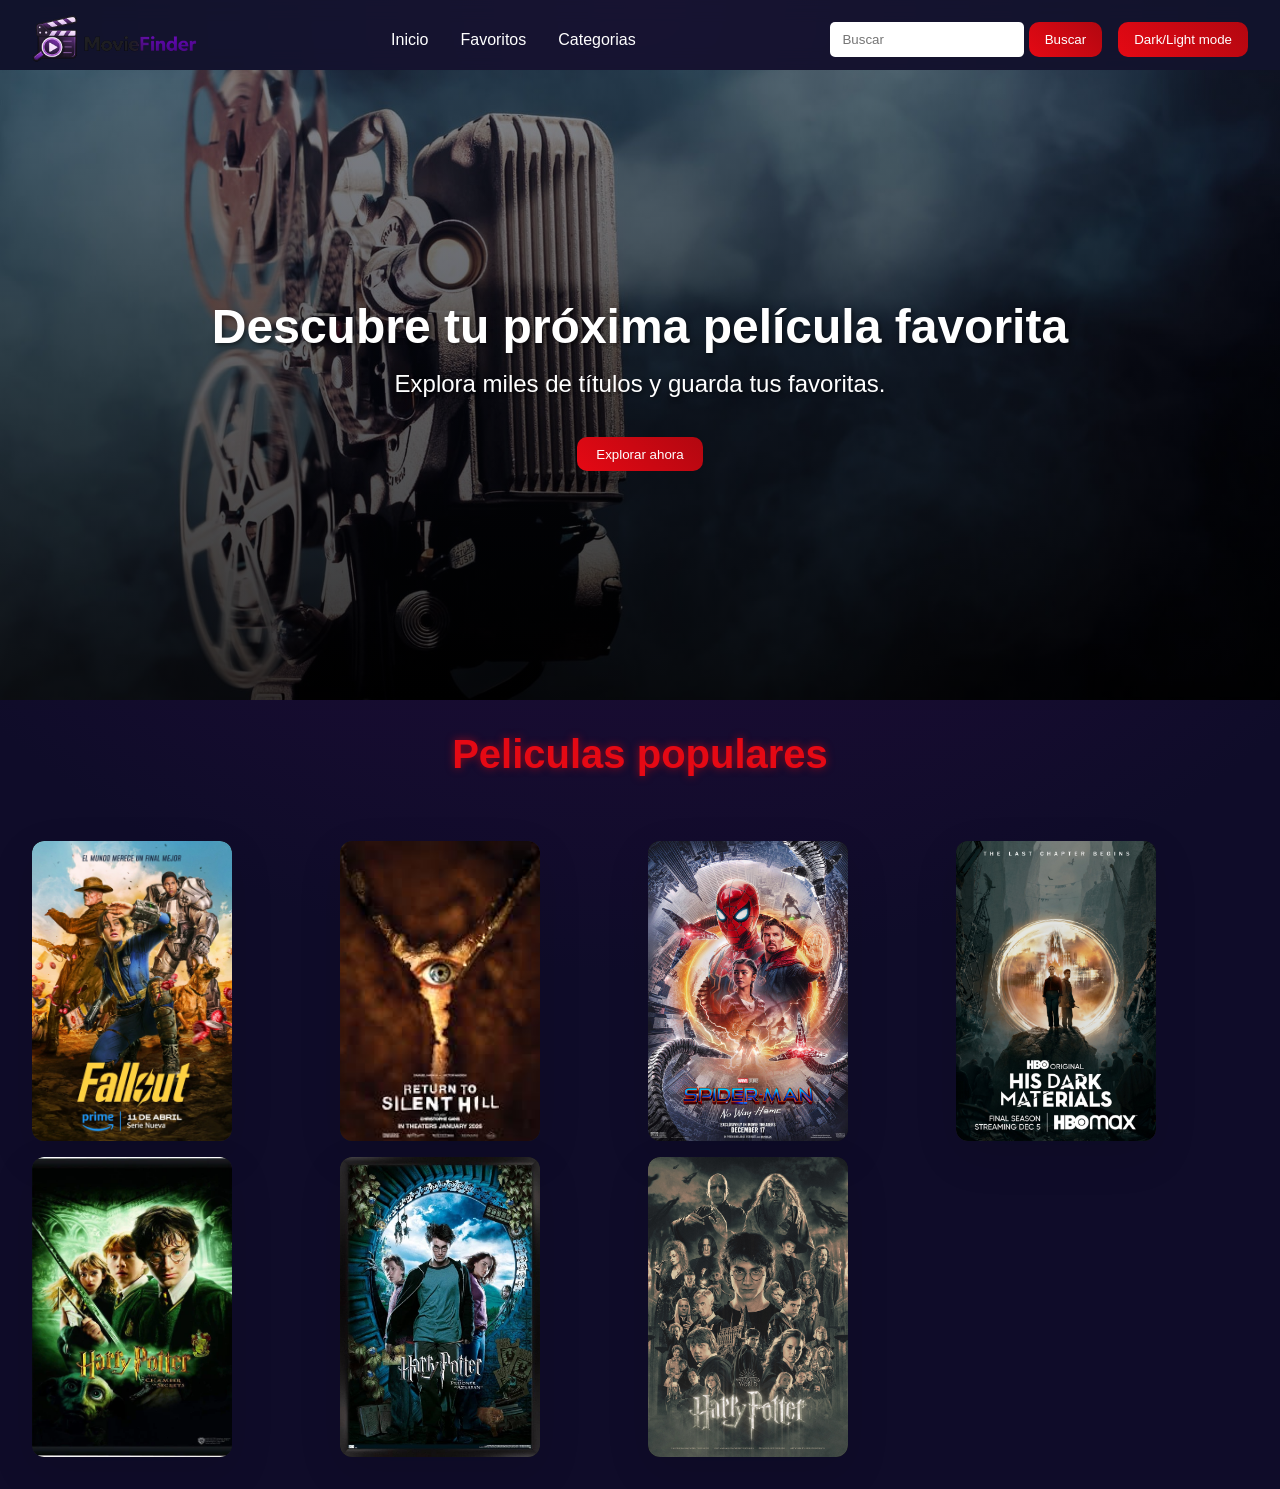
==== index.html @ 0228aa78 "first commit" ====
<!DOCTYPE html>
<html lang="en">

<head>
    <meta charset="UTF-8">
    <meta name="viewport" content="width=device-width, initial-scale=1.0">
    <link rel="stylesheet" href="./css/styles.css">
    <title>MovieFinder</title>
</head>

<body>

    <nav>
        <div class="nav-container">
            <div class="logo-container">
                <a href="index.html"><img src="./assets/logo/logoMovieFinder.png" alt="logoMovieFinder"
                        class="logo"></a>
            </div>
            <ul class="nav-links">
                <li><a href="index.html">Inicio</a></li>
                <li><a href="#">Favoritos</a></li>
                <li><a href="#">Categorias</a></li>
            </ul>

            <div class="nav-actions">
                <form><input type="search" name="" id="" placeholder="Buscar"> <button type="submit">Buscar</button>
                </form>
                <button>Dark/Light mode</button>
            </div>
        </div>
    </nav>

    <section class="hero">
        <div class="hero-overlay">
            <div class="hero-content">
                <h1>Descubre tu próxima película favorita</h1>
                <p>Explora miles de títulos y guarda tus favoritas.</p>
                <button class="hero-btn">Explorar ahora</button>
            </div>
        </div>

    </section>

    <section>
        <div class="Front-page-title">
            <h2>Peliculas populares</h2>
        </div>
        <div class="movie-grid">
            <div class="movie-card">
                <img src="./assets/posters/Fallout-poster.webp" alt="fallout">
            </div>
            <div class="movie-card"><img src="./assets/posters/shposter.jpeg" alt="return to silent hill"></div>
            <div class="movie-card"><img src="./assets/posters/spidermanmovie.jpg" alt="Spiderman No Way Home"></div>
            <div class="movie-card"><img src="./assets/posters/poster hdm" alt="His Dark Material"></div>
            <div class="movie-card"><img src="./assets/posters/hp2.webp" alt="His Dark Material"></div>
            <div class="movie-card"><img src="./assets/posters/hp3.jpg" alt="His Dark Material"></div>
            <div class="movie-card"><img src="./assets/posters/hp4.jpg" alt="His Dark Material"></div>

        </div>
    </section>


</body>

</html>
---- css/styles.css ----
* {
    margin: 0;
    padding: 0;
    box-sizing: border-box;
}

body {
background: radial-gradient(circle at top, #2d0b45, #0f0c29 60%);
    font-family: 'Segoe UI', sans-serif;}

.logo {
    height: 50px;
    width: auto;
    transition: all 0.3s ease;
}

.logo:hover {
    transform: scale(1.1);
}

nav {
    background: rgba(15, 23, 42, 0.7);
    backdrop-filter: blur(10px);
    padding: 0.5rem 2rem;
    color: white;
    padding: 0.8rem 2rem;
    height: 70px;
position: sticky;
top: 0;
z-index: 100
}

.nav-container {
    display: flex;
    justify-content: space-between;
    align-items: center;
}

.nav-links {
    list-style: none;
    display: flex;
    gap: 2rem;

}

.nav-links a {
    text-decoration: none;
    color: white;
    font-weight: 500;
    transition: 0.03s ease;
    ;
}

.nav-links a:hover {
    color: #e50914;
    text-shadow: 0 0 8px rgba(229, 9, 20, 0.6);
}

.nav-actions {
    display: flex;
    align-items: center;
    gap: 1rem;
}

.nav-actions input {
    border: none;
    border-radius: 5px;
    padding: 0.4rem 0.8rem;
    height: 35px;
}

.nav-actions button {
    background: linear-gradient(45deg, #e50914, #b20710);
    color: white;
    border: none;
    padding: 0.6rem 1.2rem;
    border-radius: 10px;
    cursor: pointer;
    transition: 0.3s ease;
    height: 35px;
    padding: 0 1rem;
}

.nav-actions button:hover {
    transform: translateY(-3px);
    box-shadow: 0 10px 25px rgba(229, 9, 20, 0.4);
}

.hero {
    position: relative;
    overflow: hidden;
    background-image: url("../assets/herowp/cinewp.jpg");
    background-size: cover;
    background-position: center;
    background-repeat: no-repeat;
    height: 70vh;
    display: flex;
    justify-content: center;
    align-items: center;
}

.hero-overlay {
    position: absolute;
    background: linear-gradient(rgba(10, 15, 30, 0.5), rgba(0, 0, 0, 0.8));
    width: 100%;
    height: 100%;
    display: flex;
    justify-content: center;
    align-items: center;
}

.hero-content {
    text-align: center;
    color: white;
    font-size: 2rem;
    text-shadow: 2px 2px 4px rgba(0, 0, 0, 0.5);
}

.hero-content h1 {
    font-size: 3rem;
    margin-bottom: 1rem;
}

.hero-content p {
    font-size: 1.5rem;
    margin-bottom: 2rem;
}

.hero-btn {
    background: linear-gradient(45deg, #e50914, #b20710);
    color: white;
    border: none;
    padding: 0.6rem 1.2rem;
    border-radius: 10px;
    cursor: pointer;
    transition: 0.3s ease;
}

.hero-btn:hover {
    transform: translateY(-3px);
    box-shadow: 0 10px 25px rgba(229, 9, 20, 0.4);
}

.movie-grid {
    display: grid;
    grid-template-columns: repeat(auto-fill, minmax(240px, 1fr));
    gap: 1rem;
    padding: 2rem;
    width: 100%;
}

.movie-card {
    position: relative;
    cursor: pointer;
    background: #1e1e1e;
    height: 300px;
    aspect-ratio: 2 / 3;
    border-radius: 12px;
    background-color: #1c1c1c;
    box-shadow: 0 15px 45px rgba(0, 0, 0, 0.1);
    overflow: hidden;
    transition: transform 0.3s ease, box-shadow 0.3s ease;
}

.movie-card:hover {
    transform: scale(1.08);
    box-shadow: 0 20px 50px rgba(0, 0, 0, 0.7);
    z-index: 10;

}

.movie-card img {
    width: 100%;
    height: 100%;
    object-fit: cover;
    border-radius: 12px;
    overflow: hidden;
}

.Front-page-title h2 {
    text-align: center;
    margin: 2rem 0;
    font-size: 2.5rem;
    color: #e50914;
    text-shadow: 0 0 8px rgba(229, 9, 20, 0.6);
}
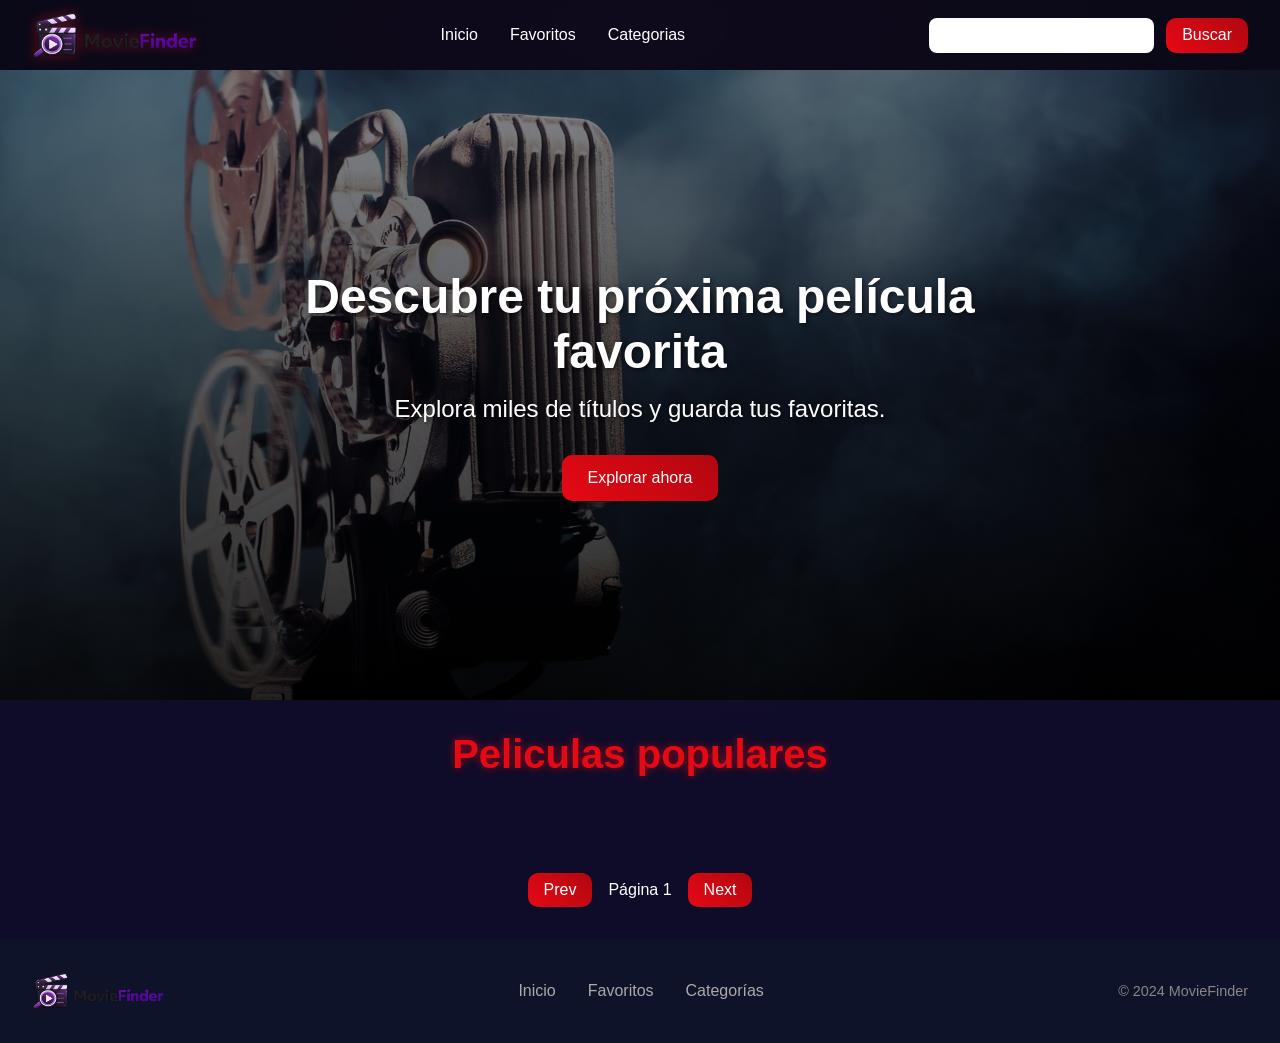
==== commit 21654d12: "Se agrego la opcion de ver la ifirmacion y el trailer al hacer hover sobre la caratula" ====
--- a/index.html
+++ b/index.html
@@ -23,42 +23,59 @@
             </ul>
 
             <div class="nav-actions">
-                <form><input type="search" name="" id="" placeholder="Buscar"> <button type="submit">Buscar</button>
+                <form id="search-form">
+                    <input type="search" id="search-input" pleaceholder="Buscar película..." aria-label="Buscar película">
+                    <button type="submit">Buscar</button>
                 </form>
-                <button>Dark/Light mode</button>
             </div>
         </div>
     </nav>
 
-    <section class="hero">
-        <div class="hero-overlay">
-            <div class="hero-content">
-                <h1>Descubre tu próxima película favorita</h1>
-                <p>Explora miles de títulos y guarda tus favoritas.</p>
-                <button class="hero-btn">Explorar ahora</button>
-            </div>
+   <section class="hero" id="hero">
+    <div class="hero-overlay">
+        <div class="hero-content">
+            <h1 id="hero-title">Descubre tu próxima película favorita</h1>
+            <p id="hero-desc">Explora miles de títulos y guarda tus favoritas.</p>
+            <button class="hero-btn">Explorar ahora</button>
         </div>
-
-    </section>
+    </div>
+</section>
 
     <section>
         <div class="Front-page-title">
             <h2>Peliculas populares</h2>
         </div>
-        <div class="movie-grid">
-            <div class="movie-card">
-                <img src="./assets/posters/Fallout-poster.webp" alt="fallout">
-            </div>
-            <div class="movie-card"><img src="./assets/posters/shposter.jpeg" alt="return to silent hill"></div>
-            <div class="movie-card"><img src="./assets/posters/spidermanmovie.jpg" alt="Spiderman No Way Home"></div>
-            <div class="movie-card"><img src="./assets/posters/poster hdm" alt="His Dark Material"></div>
-            <div class="movie-card"><img src="./assets/posters/hp2.webp" alt="His Dark Material"></div>
-            <div class="movie-card"><img src="./assets/posters/hp3.jpg" alt="His Dark Material"></div>
-            <div class="movie-card"><img src="./assets/posters/hp4.jpg" alt="His Dark Material"></div>
-
-        </div>
+        <div class="movie-grid" id="movie-grid"></div>
+        <div class="pagination">
+  <button id="prev">Prev</button>
+  <span id="page"></span>
+  <button id="next">Next</button>
+</div>
     </section>
 
+
+   <footer>
+  <div class="footer-container">
+
+    <div class="footer-left">
+      <img src="./assets/logo/logoMovieFinder.png" alt="logo" class="footer-logo">
+   
+    </div>
+
+    <div class="footer-links">
+      <a href="#">Inicio</a>
+      <a href="#">Favoritos</a>
+      <a href="#">Categorías</a>
+    </div>
+
+    <div class="footer-right">
+      <p>&copy; 2024 MovieFinder</p>
+    </div>
+
+  </div>
+</footer>
+
+<script src="./js/app.js"></script>
 
 </body>
 
--- a/css/styles.css
+++ b/css/styles.css
@@ -1,3 +1,26 @@
+:root {
+    --bg-start: #2d0b45;
+    --bg-end: #0f0c29;
+    --surface: rgba(10, 10, 20, 0.85);
+    --surface-soft: rgba(15, 23, 42, 0.7);
+    --card-bg: #1c1c1c;
+    --panel-bg: #111111;
+    --text: #ffffff;
+    --text-muted: #aaaaaa;
+    --text-subtle: #888888;
+    --accent: #e50914;
+    --accent-dark: #b20710;
+    --success: #4caf50;
+    --warning: #ff9800;
+    --danger: #f44336;
+    --shadow-soft: 0 15px 45px rgba(0, 0, 0, 0.2);
+    --shadow-strong: 0 20px 50px rgba(0, 0, 0, 0.7);
+    --radius-sm: 8px;
+    --radius-md: 10px;
+    --radius-lg: 12px;
+    --container-width: 1400px;
+}
+
 * {
     margin: 0;
     padding: 0;
@@ -5,182 +28,395 @@
 }
 
 body {
-background: radial-gradient(circle at top, #2d0b45, #0f0c29 60%);
-    font-family: 'Segoe UI', sans-serif;}
+    min-height: 100vh;
+    background: radial-gradient(circle at top, var(--bg-start), var(--bg-end) 60%);
+    color: var(--text);
+    font-family: "Segoe UI", sans-serif;
+}
+
+img {
+    display: block;
+    max-width: 100%;
+}
+
+button,
+input {
+    font: inherit;
+}
+
+a {
+    color: inherit;
+}
+
+nav {
+    position: sticky;
+    top: 0;
+    z-index: 100;
+    height: 70px;
+    padding: 0.8rem 2rem;
+    background: var(--surface);
+    backdrop-filter: blur(12px);
+}
+
+.nav-container {
+    display: flex;
+    justify-content: space-between;
+    align-items: center;
+    gap: 1.5rem;
+    max-width: var(--container-width);
+    height: 100%;
+    margin: 0 auto;
+}
 
 .logo {
+    width: auto;
     height: 50px;
-    width: auto;
-    transition: all 0.3s ease;
+    filter: drop-shadow(0 0 6px rgba(229, 9, 20, 0.4));
+    transition: transform 0.3s ease;
 }
 
 .logo:hover {
-    transform: scale(1.1);
-}
-
-nav {
-    background: rgba(15, 23, 42, 0.7);
-    backdrop-filter: blur(10px);
-    padding: 0.5rem 2rem;
-    color: white;
-    padding: 0.8rem 2rem;
-    height: 70px;
-position: sticky;
-top: 0;
-z-index: 100
-}
-
-.nav-container {
-    display: flex;
-    justify-content: space-between;
-    align-items: center;
+    transform: scale(1.08);
 }
 
 .nav-links {
+    display: flex;
+    gap: 2rem;
     list-style: none;
-    display: flex;
-    gap: 2rem;
-
 }
 
 .nav-links a {
     text-decoration: none;
-    color: white;
     font-weight: 500;
-    transition: 0.03s ease;
-    ;
+    transition: color 0.2s ease, text-shadow 0.2s ease;
 }
 
 .nav-links a:hover {
-    color: #e50914;
+    color: var(--accent);
     text-shadow: 0 0 8px rgba(229, 9, 20, 0.6);
 }
 
-.nav-actions {
-    display: flex;
-    align-items: center;
-    gap: 1rem;
+.nav-actions,
+#search-form {
+    display: flex;
+    align-items: center;
+    gap: 0.75rem;
 }
 
 .nav-actions input {
+    width: min(280px, 100%);
+    height: 35px;
+    padding: 0.4rem 0.8rem;
     border: none;
-    border-radius: 5px;
-    padding: 0.4rem 0.8rem;
-    height: 35px;
+    border-radius: var(--radius-sm);
+}
+
+.nav-actions button,
+.hero-btn,
+.pagination button {
+    border: none;
+    border-radius: var(--radius-md);
+    background: linear-gradient(45deg, var(--accent), var(--accent-dark));
+    color: var(--text);
+    cursor: pointer;
+    transition: transform 0.3s ease, box-shadow 0.3s ease, opacity 0.3s ease;
 }
 
 .nav-actions button {
-    background: linear-gradient(45deg, #e50914, #b20710);
-    color: white;
-    border: none;
-    padding: 0.6rem 1.2rem;
-    border-radius: 10px;
-    cursor: pointer;
-    transition: 0.3s ease;
     height: 35px;
     padding: 0 1rem;
 }
 
-.nav-actions button:hover {
-    transform: translateY(-3px);
-    box-shadow: 0 10px 25px rgba(229, 9, 20, 0.4);
-}
-
-.hero {
-    position: relative;
-    overflow: hidden;
-    background-image: url("../assets/herowp/cinewp.jpg");
-    background-size: cover;
-    background-position: center;
-    background-repeat: no-repeat;
-    height: 70vh;
-    display: flex;
-    justify-content: center;
-    align-items: center;
-}
-
-.hero-overlay {
-    position: absolute;
-    background: linear-gradient(rgba(10, 15, 30, 0.5), rgba(0, 0, 0, 0.8));
-    width: 100%;
-    height: 100%;
-    display: flex;
-    justify-content: center;
-    align-items: center;
-}
-
-.hero-content {
-    text-align: center;
-    color: white;
-    font-size: 2rem;
-    text-shadow: 2px 2px 4px rgba(0, 0, 0, 0.5);
-}
-
-.hero-content h1 {
-    font-size: 3rem;
-    margin-bottom: 1rem;
-}
-
-.hero-content p {
-    font-size: 1.5rem;
-    margin-bottom: 2rem;
-}
-
 .hero-btn {
-    background: linear-gradient(45deg, #e50914, #b20710);
-    color: white;
-    border: none;
-    padding: 0.6rem 1.2rem;
-    border-radius: 10px;
-    cursor: pointer;
-    transition: 0.3s ease;
-}
-
+    padding: 0.85rem 1.6rem;
+}
+
+.nav-actions button:hover,
 .hero-btn:hover {
     transform: translateY(-3px);
     box-shadow: 0 10px 25px rgba(229, 9, 20, 0.4);
 }
 
+.hero {
+    position: relative;
+    display: flex;
+    justify-content: center;
+    align-items: center;
+    min-height: 70vh;
+    overflow: hidden;
+    background-image: url("../assets/herowp/cinewp.jpg");
+    background-position: center;
+    background-repeat: no-repeat;
+    background-size: cover;
+    transition: background-image 1s ease-in-out;
+}
+
+.hero-overlay {
+    position: absolute;
+    inset: 0;
+    display: flex;
+    justify-content: center;
+    align-items: center;
+    background: linear-gradient(rgba(10, 15, 30, 0.5), rgba(0, 0, 0, 0.85));
+}
+
+.hero-content {
+    max-width: 760px;
+    padding: 1.5rem;
+    text-align: center;
+    text-shadow: 2px 2px 4px rgba(0, 0, 0, 0.5);
+}
+
+.hero-content h1 {
+    margin-bottom: 1rem;
+    font-size: clamp(2.2rem, 5vw, 3rem);
+}
+
+.hero-content p {
+    margin-bottom: 2rem;
+    font-size: clamp(1rem, 3vw, 1.5rem);
+}
+
+.Front-page-title h2 {
+    margin: 2rem 0;
+    text-align: center;
+    font-size: clamp(2rem, 4vw, 2.5rem);
+    color: var(--accent);
+    text-shadow: 0 0 8px rgba(229, 9, 20, 0.6);
+}
+
 .movie-grid {
     display: grid;
     grid-template-columns: repeat(auto-fill, minmax(240px, 1fr));
-    gap: 1rem;
-    padding: 2rem;
-    width: 100%;
+    gap: 1.5rem;
+    max-width: var(--container-width);
+    margin: 0 auto;
+    padding: 2rem 1rem;
 }
 
 .movie-card {
     position: relative;
+    aspect-ratio: 2 / 3;
+    height: 300px;
+    overflow: visible;
+    border-radius: var(--radius-lg);
+    background: var(--card-bg);
+    box-shadow: var(--shadow-soft);
     cursor: pointer;
-    background: #1e1e1e;
-    height: 300px;
-    aspect-ratio: 2 / 3;
-    border-radius: 12px;
-    background-color: #1c1c1c;
-    box-shadow: 0 15px 45px rgba(0, 0, 0, 0.1);
-    overflow: hidden;
     transition: transform 0.3s ease, box-shadow 0.3s ease;
 }
 
 .movie-card:hover {
     transform: scale(1.08);
-    box-shadow: 0 20px 50px rgba(0, 0, 0, 0.7);
     z-index: 10;
-
+    box-shadow: var(--shadow-strong);
 }
 
 .movie-card img {
     width: 100%;
     height: 100%;
+    border-radius: inherit;
     object-fit: cover;
-    border-radius: 12px;
-    overflow: hidden;
-}
-
-.Front-page-title h2 {
-    text-align: center;
-    margin: 2rem 0;
-    font-size: 2.5rem;
-    color: #e50914;
-    text-shadow: 0 0 8px rgba(229, 9, 20, 0.6);
-}+}
+
+.overview {
+    position: absolute;
+    top: -20px;
+    left: 50%;
+    width: 320px;
+    padding: 15px;
+    border-radius: var(--radius-md);
+    background: var(--panel-bg);
+    color: var(--text);
+    opacity: 0;
+    transform: translateX(-50%) scale(0.9);
+    transition: opacity 0.3s ease, transform 0.3s ease;
+    z-index: 20;
+    pointer-events: none;
+}
+
+.movie-card:hover .overview {
+    opacity: 1;
+    transform: translateX(-50%) scale(1);
+}
+
+.overview h3 {
+    margin-bottom: 0.5rem;
+}
+
+.overview p {
+    line-height: 1.45;
+}
+
+.rating {
+    display: block;
+    margin: 0.4rem 0 0.8rem;
+    font-weight: 700;
+}
+
+.green {
+    color: var(--success);
+}
+
+.orange {
+    color: var(--warning);
+}
+
+.red {
+    color: var(--danger);
+}
+
+.trailer-wrap {
+    position: relative;
+    margin-top: 0.75rem;
+}
+
+.trailer-wrap iframe {
+    display: block;
+    width: 100%;
+    height: 160px;
+    border: 0;
+    border-radius: var(--radius-md);
+    pointer-events: none;
+}
+
+.unmute-btn {
+    position: absolute;
+    right: 8px;
+    bottom: 8px;
+    z-index: 999;
+    padding: 8px;
+    border: none;
+    border-radius: 50%;
+    background: rgba(0, 0, 0, 0.8);
+    color: var(--text);
+    cursor: pointer;
+}
+
+.pagination {
+    display: flex;
+    justify-content: center;
+    align-items: center;
+    gap: 1rem;
+    margin: 0 0 2rem;
+    color: var(--text);
+}
+
+.pagination button {
+    padding: 0.5rem 1rem;
+}
+
+.pagination button:hover {
+    opacity: 0.85;
+}
+
+footer {
+    margin-top: 2rem;
+}
+
+.footer-container {
+    display: flex;
+    justify-content: space-between;
+    align-items: center;
+    gap: 1.5rem;
+    max-width: var(--container-width);
+    margin: 0 auto;
+    padding: 2rem;
+    background: var(--surface-soft);
+    backdrop-filter: blur(10px);
+}
+
+.footer-logo {
+    width: auto;
+    height: 40px;
+}
+
+.footer-links {
+    display: flex;
+    gap: 2rem;
+}
+
+.footer-links a {
+    color: var(--text-muted);
+    text-decoration: none;
+    transition: color 0.3s ease;
+}
+
+.footer-links a:hover {
+    color: var(--accent);
+}
+
+.footer-container p,
+.footer-right {
+    color: var(--text-subtle);
+    font-size: 0.9rem;
+}
+
+@media (max-width: 900px) {
+    nav {
+        height: auto;
+        padding: 1rem;
+    }
+
+    .nav-container {
+        flex-wrap: wrap;
+        justify-content: center;
+    }
+
+    .nav-links {
+        gap: 1rem;
+    }
+
+    #search-form {
+        width: 100%;
+        justify-content: center;
+    }
+
+    .nav-actions input {
+        flex: 1 1 220px;
+    }
+
+    .overview {
+        width: min(320px, calc(100vw - 2rem));
+    }
+
+    .footer-container {
+        flex-direction: column;
+        text-align: center;
+    }
+}
+
+@media (max-width: 600px) {
+    .nav-links {
+        width: 100%;
+        justify-content: center;
+        flex-wrap: wrap;
+    }
+
+    #search-form {
+        flex-direction: column;
+    }
+
+    .nav-actions input,
+    .nav-actions button {
+        width: 100%;
+    }
+
+    .hero-content {
+        padding: 1rem;
+    }
+
+    .movie-grid {
+        grid-template-columns: repeat(auto-fill, minmax(180px, 1fr));
+        gap: 1rem;
+    }
+
+    .movie-card {
+        height: 270px;
+    }
+
+    .footer-links {
+        flex-wrap: wrap;
+        justify-content: center;
+    }
+}
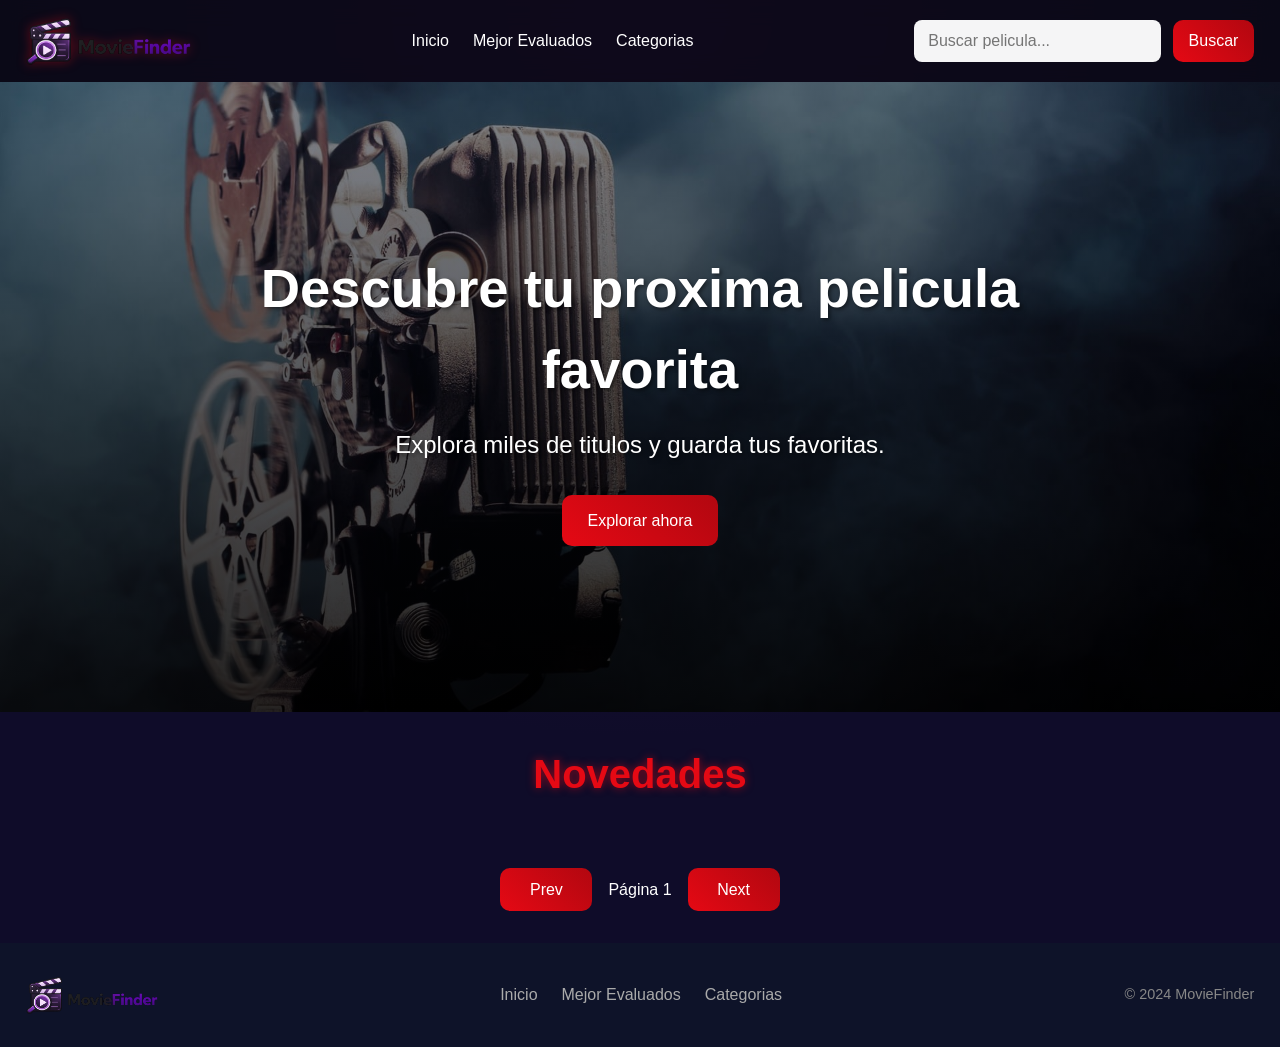
==== commit b7645db8: "se agrego version responsive" ====
--- a/index.html
+++ b/index.html
@@ -13,70 +13,76 @@
     <nav>
         <div class="nav-container">
             <div class="logo-container">
-                <a href="index.html"><img src="./assets/logo/logoMovieFinder.png" alt="logoMovieFinder"
-                        class="logo"></a>
+                <a href="index.html">
+                    <img src="./assets/logo/logoMovieFinder.png" alt="MovieFinder logo" class="logo">
+                </a>
             </div>
-            <ul class="nav-links">
+
+            <button class="nav-toggle" type="button" aria-expanded="false" aria-controls="primary-navigation" aria-label="Open menu">
+                <span></span>
+                <span></span>
+                <span></span>
+            </button>
+
+            <ul class="nav-links" id="primary-navigation">
                 <li><a href="index.html">Inicio</a></li>
-                <li><a href="#">Favoritos</a></li>
-                <li><a href="#">Categorias</a></li>
+                <li><a href="top-rated.html">Mejor Evaluados</a></li>
+                <li><a href="categories.html">Categorias</a></li>
             </ul>
 
             <div class="nav-actions">
                 <form id="search-form">
-                    <input type="search" id="search-input" pleaceholder="Buscar película..." aria-label="Buscar película">
+                    <input type="search" id="search-input" placeholder="Buscar pelicula..." aria-label="Buscar pelicula">
                     <button type="submit">Buscar</button>
                 </form>
             </div>
         </div>
     </nav>
 
-   <section class="hero" id="hero">
-    <div class="hero-overlay">
-        <div class="hero-content">
-            <h1 id="hero-title">Descubre tu próxima película favorita</h1>
-            <p id="hero-desc">Explora miles de títulos y guarda tus favoritas.</p>
-            <button class="hero-btn">Explorar ahora</button>
+    <section class="hero" id="hero">
+        <div class="hero-overlay">
+            <div class="hero-content">
+                <h1 id="hero-title">Descubre tu proxima pelicula favorita</h1>
+                <p id="hero-desc">Explora miles de titulos y guarda tus favoritas.</p>
+                <button class="hero-btn">Explorar ahora</button>
+            </div>
         </div>
-    </div>
-</section>
+    </section>
 
     <section>
         <div class="Front-page-title">
-            <h2>Peliculas populares</h2>
+            <h2>Novedades</h2>
         </div>
         <div class="movie-grid" id="movie-grid"></div>
         <div class="pagination">
-  <button id="prev">Prev</button>
-  <span id="page"></span>
-  <button id="next">Next</button>
-</div>
+            <button id="prev">Prev</button>
+            <span id="page"></span>
+            <button id="next">Next</button>
+        </div>
     </section>
 
+    <footer>
+        <div class="footer-container">
+            <div class="footer-left">
+                <img src="./assets/logo/logoMovieFinder.png" alt="logo" class="footer-logo">
+            </div>
 
-   <footer>
-  <div class="footer-container">
+            <div class="footer-links">
+                <a href="#">Inicio</a>
+                <a href="./top-rated.html">Mejor Evaluados</a>
+                <a href="./categories.html">Categorias</a>
+            </div>
 
-    <div class="footer-left">
-      <img src="./assets/logo/logoMovieFinder.png" alt="logo" class="footer-logo">
-   
-    </div>
+            <div class="footer-right">
+                <p>&copy; 2024 MovieFinder</p>
+            </div>
+        </div>
+    </footer>
 
-    <div class="footer-links">
-      <a href="#">Inicio</a>
-      <a href="#">Favoritos</a>
-      <a href="#">Categorías</a>
-    </div>
-
-    <div class="footer-right">
-      <p>&copy; 2024 MovieFinder</p>
-    </div>
-
-  </div>
-</footer>
-
-<script src="./js/app.js"></script>
-
+    <script src="./js/nav-menu.js"></script>
+    <script src="./js/app.js"></script>
+    <script src="api.js"></script>
+    <script src="index.js"></script>
 </body>
 
-</html>+</html>
--- a/css/styles.css
+++ b/css/styles.css
@@ -5,6 +5,7 @@
     --surface-soft: rgba(15, 23, 42, 0.7);
     --card-bg: #1c1c1c;
     --panel-bg: #111111;
+    --panel-border: rgba(255, 255, 255, 0.08);
     --text: #ffffff;
     --text-muted: #aaaaaa;
     --text-subtle: #888888;
@@ -19,12 +20,17 @@
     --radius-md: 10px;
     --radius-lg: 12px;
     --container-width: 1400px;
+    --section-padding: clamp(1rem, 2vw, 2rem);
 }
 
 * {
     margin: 0;
     padding: 0;
     box-sizing: border-box;
+}
+
+html {
+    scroll-behavior: smooth;
 }
 
 body {
@@ -32,6 +38,7 @@
     background: radial-gradient(circle at top, var(--bg-start), var(--bg-end) 60%);
     color: var(--text);
     font-family: "Segoe UI", sans-serif;
+    line-height: 1.5;
 }
 
 img {
@@ -52,19 +59,18 @@
     position: sticky;
     top: 0;
     z-index: 100;
-    height: 70px;
-    padding: 0.8rem 2rem;
+    width: 100%;
+    padding: 1rem var(--section-padding);
     background: var(--surface);
     backdrop-filter: blur(12px);
 }
 
 .nav-container {
     display: flex;
+    align-items: center;
     justify-content: space-between;
-    align-items: center;
     gap: 1.5rem;
     max-width: var(--container-width);
-    height: 100%;
     margin: 0 auto;
 }
 
@@ -81,8 +87,10 @@
 
 .nav-links {
     display: flex;
-    gap: 2rem;
+    flex-wrap: wrap;
+    gap: 1.5rem;
     list-style: none;
+    justify-content: center;
 }
 
 .nav-links a {
@@ -96,7 +104,34 @@
     text-shadow: 0 0 8px rgba(229, 9, 20, 0.6);
 }
 
-.nav-actions,
+.nav-actions {
+    min-width: min(100%, 340px);
+}
+
+.nav-toggle {
+    display: none;
+    align-items: center;
+    justify-content: center;
+    flex-direction: column;
+    gap: 5px;
+    width: 46px;
+    height: 46px;
+    border: 1px solid rgba(255, 255, 255, 0.14);
+    border-radius: var(--radius-md);
+    background: rgba(255, 255, 255, 0.06);
+    color: var(--text);
+    cursor: pointer;
+}
+
+.nav-toggle span {
+    display: block;
+    width: 20px;
+    height: 2px;
+    border-radius: 999px;
+    background: currentColor;
+    transition: transform 0.25s ease, opacity 0.25s ease;
+}
+
 #search-form {
     display: flex;
     align-items: center;
@@ -104,11 +139,20 @@
 }
 
 .nav-actions input {
-    width: min(280px, 100%);
-    height: 35px;
+    width: 100%;
+    min-width: 0;
+    height: 42px;
     padding: 0.4rem 0.8rem;
-    border: none;
+    border: 1px solid transparent;
     border-radius: var(--radius-sm);
+    background: rgba(255, 255, 255, 0.96);
+    color: #111111;
+}
+
+.nav-actions input:focus {
+    outline: none;
+    border-color: rgba(229, 9, 20, 0.7);
+    box-shadow: 0 0 0 3px rgba(229, 9, 20, 0.18);
 }
 
 .nav-actions button,
@@ -123,8 +167,10 @@
 }
 
 .nav-actions button {
-    height: 35px;
+    flex: 0 0 auto;
+    height: 42px;
     padding: 0 1rem;
+    white-space: nowrap;
 }
 
 .hero-btn {
@@ -132,53 +178,55 @@
 }
 
 .nav-actions button:hover,
-.hero-btn:hover {
+.hero-btn:hover,
+.pagination button:hover {
     transform: translateY(-3px);
-    box-shadow: 0 10px 25px rgba(229, 9, 20, 0.4);
+    box-shadow: 0 10px 25px rgba(229, 9, 20, 0.35);
 }
 
 .hero {
     position: relative;
     display: flex;
+    align-items: center;
     justify-content: center;
-    align-items: center;
-    min-height: 70vh;
+    min-height: clamp(420px, 70vh, 760px);
     overflow: hidden;
     background-image: url("../assets/herowp/cinewp.jpg");
     background-position: center;
     background-repeat: no-repeat;
     background-size: cover;
-    transition: background-image 1s ease-in-out;
+    transition: opacity 0.5s ease, background-image 0.8s ease-in-out;
 }
 
 .hero-overlay {
     position: absolute;
     inset: 0;
     display: flex;
+    align-items: center;
     justify-content: center;
-    align-items: center;
+    padding: 2rem var(--section-padding);
     background: linear-gradient(rgba(10, 15, 30, 0.5), rgba(0, 0, 0, 0.85));
 }
 
 .hero-content {
     max-width: 760px;
-    padding: 1.5rem;
     text-align: center;
     text-shadow: 2px 2px 4px rgba(0, 0, 0, 0.5);
 }
 
 .hero-content h1 {
     margin-bottom: 1rem;
-    font-size: clamp(2.2rem, 5vw, 3rem);
+    font-size: clamp(2.2rem, 5vw, 3.4rem);
 }
 
 .hero-content p {
     margin-bottom: 2rem;
-    font-size: clamp(1rem, 3vw, 1.5rem);
+    font-size: clamp(1rem, 2.5vw, 1.5rem);
 }
 
 .Front-page-title h2 {
     margin: 2rem 0;
+    padding: 0 var(--section-padding);
     text-align: center;
     font-size: clamp(2rem, 4vw, 2.5rem);
     color: var(--accent);
@@ -187,17 +235,17 @@
 
 .movie-grid {
     display: grid;
-    grid-template-columns: repeat(auto-fill, minmax(240px, 1fr));
+    grid-template-columns: repeat(auto-fit, minmax(220px, 1fr));
     gap: 1.5rem;
     max-width: var(--container-width);
     margin: 0 auto;
-    padding: 2rem 1rem;
+    padding: 0 var(--section-padding) 2rem;
 }
 
 .movie-card {
     position: relative;
     aspect-ratio: 2 / 3;
-    height: 300px;
+    min-height: 300px;
     overflow: visible;
     border-radius: var(--radius-lg);
     background: var(--card-bg);
@@ -207,7 +255,7 @@
 }
 
 .movie-card:hover {
-    transform: scale(1.08);
+    transform: scale(1.05);
     z-index: 10;
     box-shadow: var(--shadow-strong);
 }
@@ -223,13 +271,14 @@
     position: absolute;
     top: -20px;
     left: 50%;
-    width: 320px;
+    width: min(320px, calc(100vw - 2rem));
     padding: 15px;
     border-radius: var(--radius-md);
     background: var(--panel-bg);
+    border: 1px solid var(--panel-border);
     color: var(--text);
     opacity: 0;
-    transform: translateX(-50%) scale(0.9);
+    transform: translateX(-50%) scale(0.92);
     transition: opacity 0.3s ease, transform 0.3s ease;
     z-index: 20;
     pointer-events: none;
@@ -295,19 +344,107 @@
 
 .pagination {
     display: flex;
+    align-items: center;
     justify-content: center;
+    gap: 1rem;
+    flex-wrap: wrap;
+    margin: 0 auto 2rem;
+    padding: 0 var(--section-padding);
+    color: var(--text);
+}
+
+.pagination button {
+    min-width: 92px;
+    padding: 0.6rem 1rem;
+}
+
+.categories-layout {
+    display: grid;
+    grid-template-columns: minmax(220px, 260px) minmax(0, 1fr);
+    gap: 1.5rem;
+    align-items: start;
+    max-width: var(--container-width);
+    margin: 0 auto;
+    padding: 2rem var(--section-padding);
+}
+
+.categories-mobile-bar {
+    display: none;
+}
+
+.sidebar-toggle {
+    display: inline-flex;
     align-items: center;
-    gap: 1rem;
-    margin: 0 0 2rem;
+    gap: 0.8rem;
+    padding: 0.85rem 1rem;
+    border: 1px solid var(--panel-border);
+    border-radius: var(--radius-md);
+    background: rgba(17, 17, 17, 0.92);
     color: var(--text);
-}
-
-.pagination button {
-    padding: 0.5rem 1rem;
-}
-
-.pagination button:hover {
-    opacity: 0.85;
+    cursor: pointer;
+}
+
+.sidebar-toggle-icon {
+    display: inline-flex;
+    flex-direction: column;
+    gap: 4px;
+}
+
+.sidebar-toggle-icon span {
+    display: block;
+    width: 18px;
+    height: 2px;
+    border-radius: 999px;
+    background: currentColor;
+    transition: transform 0.25s ease, opacity 0.25s ease;
+}
+
+.sidebar-toggle-label {
+    font-weight: 600;
+}
+
+.sidebar {
+    position: sticky;
+    top: 96px;
+    padding: 1.25rem;
+    border: 1px solid var(--panel-border);
+    border-radius: var(--radius-lg);
+    background: #111111;
+}
+
+.sidebar h3 {
+    margin-bottom: 1rem;
+    color: var(--accent);
+}
+
+.sidebar ul {
+    display: grid;
+    gap: 0.5rem;
+    list-style: none;
+}
+
+.sidebar li {
+    padding: 0.75rem 0.9rem;
+    border-radius: var(--radius-sm);
+    cursor: pointer;
+    transition: background 0.2s ease, color 0.2s ease;
+}
+
+.sidebar li:hover {
+    background: rgba(255, 255, 255, 0.1);
+}
+
+.sidebar li.active {
+    background: var(--accent);
+    color: var(--text);
+}
+
+.categories-content {
+    min-width: 0;
+}
+
+.categories-layout main {
+    flex: 1;
 }
 
 footer {
@@ -316,12 +453,12 @@
 
 .footer-container {
     display: flex;
+    align-items: center;
     justify-content: space-between;
-    align-items: center;
     gap: 1.5rem;
     max-width: var(--container-width);
     margin: 0 auto;
-    padding: 2rem;
+    padding: 2rem var(--section-padding);
     background: var(--surface-soft);
     backdrop-filter: blur(10px);
 }
@@ -333,7 +470,9 @@
 
 .footer-links {
     display: flex;
-    gap: 2rem;
+    flex-wrap: wrap;
+    gap: 1.5rem;
+    justify-content: center;
 }
 
 .footer-links a {
@@ -352,32 +491,87 @@
     font-size: 0.9rem;
 }
 
-@media (max-width: 900px) {
-    nav {
-        height: auto;
-        padding: 1rem;
-    }
-
+@media (max-width: 1199px) {
+    .nav-container {
+        gap: 1rem;
+    }
+
+    .nav-links {
+        gap: 1rem;
+    }
+
+    .movie-grid {
+        grid-template-columns: repeat(auto-fit, minmax(200px, 1fr));
+    }
+
+    .categories-layout {
+        grid-template-columns: 240px minmax(0, 1fr);
+    }
+}
+
+@media (max-width: 991px) {
     .nav-container {
         flex-wrap: wrap;
         justify-content: center;
     }
 
+    .logo-container {
+        width: 100%;
+        display: flex;
+        justify-content: center;
+    }
+
     .nav-links {
-        gap: 1rem;
-    }
-
-    #search-form {
+        order: 3;
         width: 100%;
-        justify-content: center;
-    }
-
-    .nav-actions input {
-        flex: 1 1 220px;
+    }
+
+    .nav-actions {
+        width: min(100%, 560px);
+    }
+
+    .hero {
+        min-height: 56vh;
+    }
+
+    .movie-grid {
+        grid-template-columns: repeat(auto-fit, minmax(190px, 1fr));
+    }
+
+    .categories-layout {
+        grid-template-columns: 1fr;
+    }
+
+    .categories-mobile-bar {
+        display: block;
+        width: 100%;
+    }
+
+    .sidebar {
+        position: static;
+    }
+
+    .sidebar ul {
+        grid-template-columns: repeat(auto-fit, minmax(140px, 1fr));
+    }
+
+    .movie-card:hover {
+        transform: none;
+        z-index: 60;
     }
 
     .overview {
-        width: min(320px, calc(100vw - 2rem));
+        top: 50%;
+        left: 50%;
+        width: min(340px, calc(100vw - 1.5rem));
+        max-height: min(78vh, 560px);
+        overflow-y: auto;
+        z-index: 70;
+        transform: translate(-50%, -50%) scale(0.92);
+    }
+
+    .movie-card:hover .overview {
+        transform: translate(-50%, -50%) scale(1);
     }
 
     .footer-container {
@@ -386,37 +580,206 @@
     }
 }
 
-@media (max-width: 600px) {
-    .nav-links {
+@media (max-width: 767px) {
+    nav {
+        padding-top: 0.85rem;
+        padding-bottom: 0.85rem;
+    }
+
+    .nav-container {
+        display: grid;
+        grid-template-columns: 1fr auto;
+        align-items: center;
+    }
+
+    .logo-container {
+        width: auto;
+        justify-content: flex-start;
+    }
+
+    .nav-toggle {
+        display: inline-flex;
+        justify-self: end;
+    }
+
+    .nav-links,
+    .nav-actions {
+        display: none;
         width: 100%;
-        justify-content: center;
-        flex-wrap: wrap;
+    }
+
+    .nav-container.nav-open .nav-links,
+    .nav-container.nav-open .nav-actions {
+        display: flex;
+    }
+
+    .nav-container.nav-open .nav-links {
+        flex-direction: column;
+        align-items: stretch;
+        gap: 0.25rem;
+        margin-top: 0.5rem;
+        padding: 1rem;
+        border: 1px solid var(--panel-border);
+        border-radius: var(--radius-lg);
+        background: rgba(9, 9, 18, 0.92);
+    }
+
+    .nav-container.nav-open .nav-links a {
+        display: block;
+        padding: 0.65rem 0.4rem;
+    }
+
+    .nav-container.nav-open .nav-actions {
+        margin-top: 0.75rem;
+    }
+
+    .nav-container.nav-open .nav-toggle span:nth-child(1) {
+        transform: translateY(7px) rotate(45deg);
+    }
+
+    .nav-container.nav-open .nav-toggle span:nth-child(2) {
+        opacity: 0;
+    }
+
+    .nav-container.nav-open .nav-toggle span:nth-child(3) {
+        transform: translateY(-7px) rotate(-45deg);
     }
 
     #search-form {
         flex-direction: column;
-    }
-
-    .nav-actions input,
+        align-items: stretch;
+    }
+
+    .nav-actions,
     .nav-actions button {
         width: 100%;
     }
 
-    .hero-content {
-        padding: 1rem;
+    .hero {
+        min-height: 48vh;
+    }
+
+    .hero-overlay {
+        padding-top: 3rem;
+        padding-bottom: 3rem;
     }
 
     .movie-grid {
-        grid-template-columns: repeat(auto-fill, minmax(180px, 1fr));
+        grid-template-columns: repeat(auto-fit, minmax(96px, 1fr));
+        gap: 0.75rem;
+        max-width: 100%;
+    }
+
+    .categories-layout {
+        position: relative;
         gap: 1rem;
     }
 
+    .sidebar {
+        position: fixed;
+        top: 84px;
+        left: 0;
+        width: min(290px, calc(100vw - 1.5rem));
+        height: calc(100vh - 104px);
+        overflow-y: auto;
+        border-radius: 0 var(--radius-lg) var(--radius-lg) 0;
+        box-shadow: var(--shadow-strong);
+        transform: translateX(-110%);
+        transition: transform 0.28s ease;
+        z-index: 120;
+    }
+
+    .categories-layout::before {
+        content: "";
+        position: fixed;
+        inset: 0;
+        background: rgba(0, 0, 0, 0.45);
+        opacity: 0;
+        pointer-events: none;
+        transition: opacity 0.25s ease;
+        z-index: 110;
+    }
+
+    .categories-layout.sidebar-open::before {
+        opacity: 1;
+        pointer-events: auto;
+    }
+
+    .categories-layout.sidebar-open .sidebar {
+        transform: translateX(0);
+    }
+
+    .categories-layout.sidebar-open .sidebar-toggle-icon span:nth-child(1) {
+        transform: translateY(6px) rotate(45deg);
+    }
+
+    .categories-layout.sidebar-open .sidebar-toggle-icon span:nth-child(2) {
+        opacity: 0;
+    }
+
+    .categories-layout.sidebar-open .sidebar-toggle-icon span:nth-child(3) {
+        transform: translateY(-6px) rotate(-45deg);
+    }
+
     .movie-card {
-        height: 270px;
-    }
-
-    .footer-links {
-        flex-wrap: wrap;
-        justify-content: center;
-    }
-}
+        min-height: 160px;
+        border: 1px solid rgba(255, 255, 255, 0.06);
+    }
+
+    .pagination {
+        gap: 0.75rem;
+    }
+
+    .footer-container {
+        padding-top: 1.5rem;
+        padding-bottom: 1.5rem;
+    }
+}
+
+@media (max-width: 479px) {
+    .hero-content h1 {
+        font-size: 1.95rem;
+    }
+
+    .movie-grid {
+        grid-template-columns: repeat(3, minmax(0, 1fr));
+        gap: 0.65rem;
+    }
+
+    .movie-card {
+        min-height: 145px;
+    }
+
+    .sidebar ul {
+        grid-template-columns: 1fr;
+    }
+}
+
+@media (hover: none), (pointer: coarse) {
+    .movie-card {
+        min-height: auto;
+        overflow: hidden;
+    }
+
+    .movie-card:hover {
+        transform: none;
+        box-shadow: var(--shadow-soft);
+    }
+
+    .movie-card img {
+        height: auto;
+        aspect-ratio: 2 / 3;
+    }
+
+    .overview {
+        display: none;
+    }
+
+    .movie-card:hover .overview {
+        transform: none;
+    }
+
+    .trailer-wrap iframe {
+        pointer-events: auto;
+    }
+}
